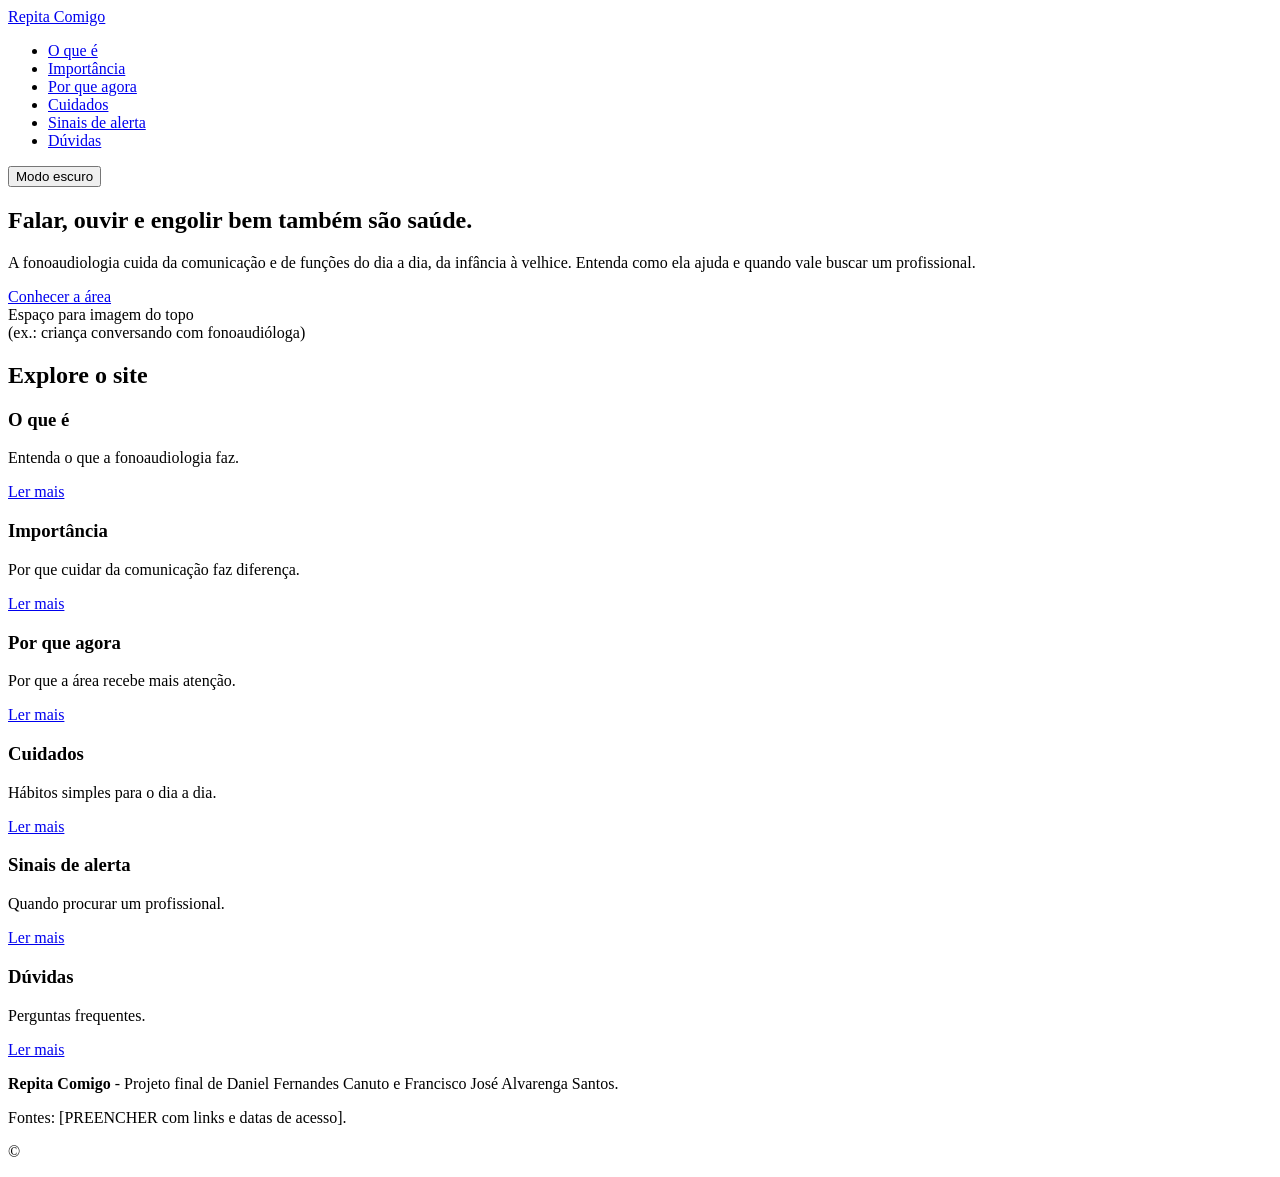
==== HTMLS/index.html @ ee8caf49 "Estruturação do HTML" ====
<!DOCTYPE html>
<html lang="pt-BR">
<head>
  <meta charset="UTF-8">
  <meta name="viewport" content="width=device-width, initial-scale=1">
  <title>Cuidados | Repita Comigo</title>
  <link rel="stylesheet" href="../CSS/style.css">
</head>
<body>

  <header>
    <a class="logo" href="index.html">Repita Comigo</a>
    <nav>
      <ul>
        <li><a href="o-que-e.html">O que é</a></li>
        <li><a href="importancia.html">Importância</a></li>
        <li><a href="por-que-agora.html">Por que agora</a></li>
        <li><a href="cuidados.html">Cuidados</a></li>
        <li><a href="sinais.html">Sinais de alerta</a></li>
        <li><a href="duvidas.html">Dúvidas</a></li>
      </ul>
    </nav>
    <button id="botao-tema" onclick="trocarTema()">Modo escuro</button>
  </header>

  <main>
    <section class="topo-pagina">
      <div class="conteudo">
        <h1>Falar, ouvir e engolir bem também são saúde.</h1>
        <p>A fonoaudiologia cuida da comunicação e de funções do dia a dia, da infância à velhice. Entenda como ela ajuda e quando vale buscar um profissional.</p>
        <a class="botao" href="o-que-e.html">Conhecer a área</a>

        <!-- IMAGEM 1 (topo): troque o <span> por <img src="img/topo.jpg" alt="..."> -->
        <div class="slot"><span>Espaço para imagem do topo<br>(ex.: criança conversando com fonoaudióloga)</span></div>
      </div>
    </section>

    <section class="faixa">
      <div class="conteudo">
        <h2>Explore o site</h2>
        <div class="cards">
          <div class="cartao"><h3>O que é</h3><p>Entenda o que a fonoaudiologia faz.</p><a href="o-que-e.html">Ler mais</a></div>
          <div class="cartao"><h3>Importância</h3><p>Por que cuidar da comunicação faz diferença.</p><a href="importancia.html">Ler mais</a></div>
          <div class="cartao"><h3>Por que agora</h3><p>Por que a área recebe mais atenção.</p><a href="por-que-agora.html">Ler mais</a></div>
          <div class="cartao"><h3>Cuidados</h3><p>Hábitos simples para o dia a dia.</p><a href="cuidados.html">Ler mais</a></div>
          <div class="cartao"><h3>Sinais de alerta</h3><p>Quando procurar um profissional.</p><a href="sinais.html">Ler mais</a></div>
          <div class="cartao"><h3>Dúvidas</h3><p>Perguntas frequentes.</p><a href="duvidas.html">Ler mais</a></div>
        </div>
      </div>
    </section>
  </main>

  <footer>
    <p><strong>Repita Comigo</strong> - Projeto final de Daniel Fernandes Canuto e Francisco José Alvarenga Santos.</p>
    <p>Fontes: [PREENCHER com links e datas de acesso].</p>
    <p>© <span id="ano"></span></p>
  </footer>

  <script src="../JS/script.js"></script>
</body>
</html>
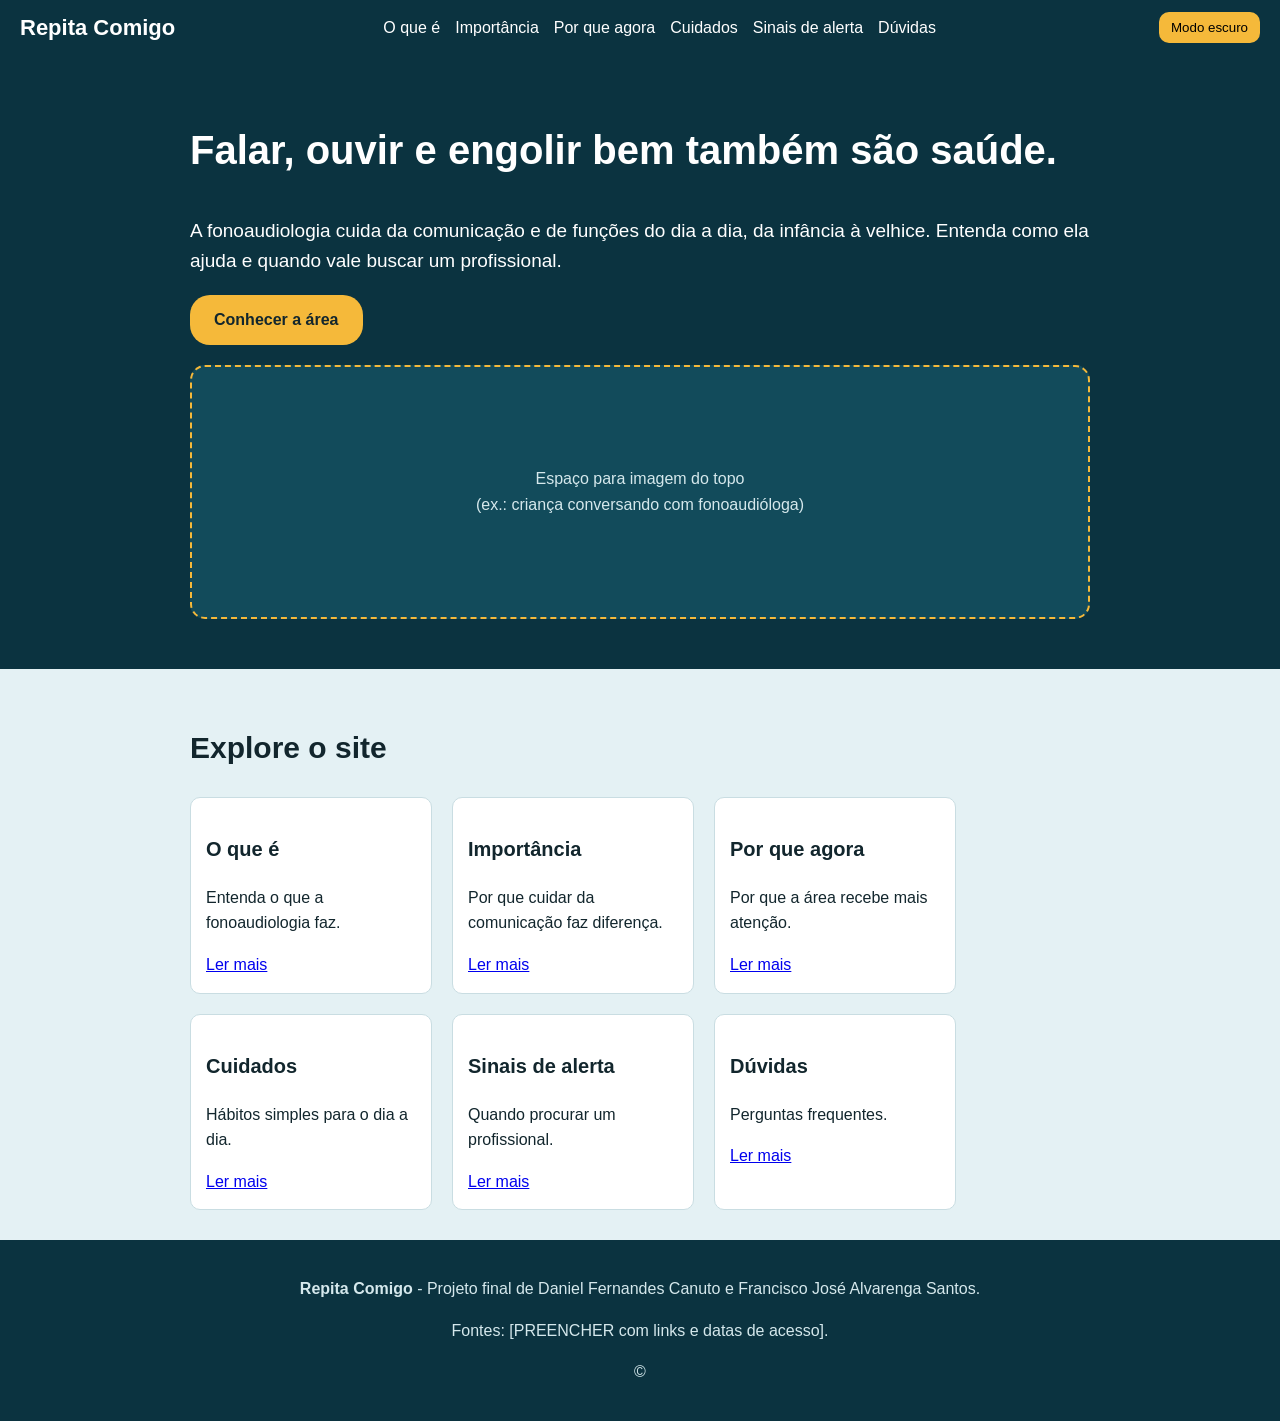
==== commit 5780d8f6: "mudança nas informações" ====
--- a/HTMLS/index.html
+++ b/HTMLS/index.html
@@ -1,11 +1,13 @@
 <!DOCTYPE html>
 <html lang="pt-BR">
+
 <head>
   <meta charset="UTF-8">
   <meta name="viewport" content="width=device-width, initial-scale=1">
   <title>Cuidados | Repita Comigo</title>
   <link rel="stylesheet" href="../CSS/style.css">
 </head>
+
 <body>
 
   <header>
@@ -27,7 +29,8 @@
     <section class="topo-pagina">
       <div class="conteudo">
         <h1>Falar, ouvir e engolir bem também são saúde.</h1>
-        <p>A fonoaudiologia cuida da comunicação e de funções do dia a dia, da infância à velhice. Entenda como ela ajuda e quando vale buscar um profissional.</p>
+        <p>A fonoaudiologia cuida da comunicação e de funções do dia a dia, da infância à velhice. Entenda como ela
+          ajuda e quando vale buscar um profissional.</p>
         <a class="botao" href="o-que-e.html">Conhecer a área</a>
 
         <!-- IMAGEM 1 (topo): troque o <span> por <img src="img/topo.jpg" alt="..."> -->
@@ -39,12 +42,30 @@
       <div class="conteudo">
         <h2>Explore o site</h2>
         <div class="cards">
-          <div class="cartao"><h3>O que é</h3><p>Entenda o que a fonoaudiologia faz.</p><a href="o-que-e.html">Ler mais</a></div>
-          <div class="cartao"><h3>Importância</h3><p>Por que cuidar da comunicação faz diferença.</p><a href="importancia.html">Ler mais</a></div>
-          <div class="cartao"><h3>Por que agora</h3><p>Por que a área recebe mais atenção.</p><a href="por-que-agora.html">Ler mais</a></div>
-          <div class="cartao"><h3>Cuidados</h3><p>Hábitos simples para o dia a dia.</p><a href="cuidados.html">Ler mais</a></div>
-          <div class="cartao"><h3>Sinais de alerta</h3><p>Quando procurar um profissional.</p><a href="sinais.html">Ler mais</a></div>
-          <div class="cartao"><h3>Dúvidas</h3><p>Perguntas frequentes.</p><a href="duvidas.html">Ler mais</a></div>
+          <div class="cartao">
+            <h3>O que é</h3>
+            <p>Entenda o que a fonoaudiologia faz.</p><a href="o-que-e.html">Ler mais</a>
+          </div>
+          <div class="cartao">
+            <h3>Importância</h3>
+            <p>Por que cuidar da comunicação faz diferença.</p><a href="importancia.html">Ler mais</a>
+          </div>
+          <div class="cartao">
+            <h3>Por que agora</h3>
+            <p>Por que a área recebe mais atenção.</p><a href="por-que-agora.html">Ler mais</a>
+          </div>
+          <div class="cartao">
+            <h3>Cuidados</h3>
+            <p>Hábitos simples para o dia a dia.</p><a href="cuidados.html">Ler mais</a>
+          </div>
+          <div class="cartao">
+            <h3>Sinais de alerta</h3>
+            <p>Quando procurar um profissional.</p><a href="sinais.html">Ler mais</a>
+          </div>
+          <div class="cartao">
+            <h3>Dúvidas</h3>
+            <p>Perguntas frequentes.</p><a href="duvidas.html">Ler mais</a>
+          </div>
         </div>
       </div>
     </section>
@@ -58,4 +79,5 @@
 
   <script src="../JS/script.js"></script>
 </body>
-</html>
+
+</html>
--- a/CSS/style.css
+++ b/CSS/style.css
@@ -0,0 +1,242 @@
+/* ===== Estilo geral ===== */
+body {
+    font-family: Arial, Verdana, sans-serif;
+    margin: 0;
+    color: #12262d;
+    background-color: #fbfdfd;
+    line-height: 1.6;
+    min-height: 100vh;
+    display: flex;
+    flex-direction: column;
+}
+
+h1 {
+    font-size: 40px;
+}
+
+h2 {
+    font-size: 30px;
+}
+
+h3 {
+    font-size: 20px;
+}
+
+/* centraliza o conteúdo no meio da tela */
+.conteudo {
+    max-width: 900px;
+    margin: 0 auto;
+    padding: 30px 20px;
+}
+
+/* ===== Cabeçalho e menu ===== */
+header {
+    background-color: #0b3340;
+    color: white;
+    padding: 10px 20px;
+    display: flex;
+    justify-content: space-between;
+    align-items: center;
+    flex-wrap: wrap;
+}
+
+.logo {
+    font-size: 22px;
+    font-weight: bold;
+}
+
+header a {
+    color: white;
+    text-decoration: none;
+}
+
+nav ul {
+    list-style: none;
+    margin: 0;
+    padding: 0;
+    display: flex;
+    flex-wrap: wrap;
+}
+
+nav li {
+    margin-right: 15px;
+}
+
+nav a:hover,
+nav a.atual {
+    border-bottom: 2px solid #f5b93a;
+}
+
+#botao-tema {
+    background-color: #f5b93a;
+    border: none;
+    border-radius: 10px;
+    padding: 8px 12px;
+    cursor: pointer;
+}
+
+/* ===== Topo da página inicial ===== */
+.topo-pagina {
+    background-color: #0b3340;
+    color: white;
+}
+
+.topo-pagina p {
+    font-size: 19px;
+}
+
+.botao {
+    display: inline-block;
+    background-color: #f5b93a;
+    color: #12262d;
+    font-weight: bold;
+    text-decoration: none;
+    padding: 12px 24px;
+    border-radius: 20px;
+}
+
+/* ===== Espaços para imagem ===== */
+/* Para usar: apague o <span> e coloque <img src="img/arquivo.jpg" alt="descrição"> dentro do .slot */
+.slot {
+    display: flex;
+    align-items: center;
+    justify-content: center;
+    text-align: center;
+    height: 250px;
+    border: 2px dashed #0f5c6e;
+    border-radius: 15px;
+    background-color: #e4f1f4;
+    color: #0f5c6e;
+    overflow: hidden;
+    margin: 20px 0;
+}
+
+.slot span {
+    padding: 10px;
+}
+
+.slot img {
+    width: 100%;
+    height: 100%;
+    object-fit: cover;
+}
+
+.topo-pagina .slot {
+    background-color: #124b5b;
+    border-color: #f5b93a;
+    color: #d5e8ec;
+}
+
+/* ===== Seções ===== */
+.faixa {
+    background-color: #e4f1f4;
+}
+
+.alerta {
+    background-color:  white;
+    color: #12262d;
+;
+}
+
+.destaque {
+    border-left: 6px solid #f5b93a;
+    padding-left: 15px;
+    font-size: 18px;
+}
+
+.aviso {
+    border: 2px solid #f5b93a;
+    border-radius: 10px;
+    padding: 15px;
+}
+
+.areas {
+    list-style: none;
+    padding: 0;
+}
+
+.areas li {
+    display: inline-block;
+    background-color: #e4f1f4;
+    border: 1px solid #c9dde2;
+    border-radius: 20px;
+    padding: 5px 14px;
+    margin: 0 8px 8px 0;
+}
+
+/* ===== Cartões ===== */
+.cards {
+    display: flex;
+    flex-wrap: wrap;
+    gap: 20px;
+}
+
+.cartao {
+    background-color: white;
+    border: 1px solid #c9dde2;
+    border-radius: 10px;
+    padding: 15px;
+    width: 210px;
+}
+
+.cartao .slot {
+    height: 130px;
+    margin-top: 0;
+}
+
+/* ===== Perguntas frequentes ===== */
+.pergunta {
+    width: 100%;
+    text-align: left;
+    background: none;
+    color: inherit;
+    border: none;
+    border-bottom: 1px solid #c9dde2;
+    font-size: 17px;
+    font-weight: bold;
+    padding: 15px 0;
+    cursor: pointer;
+}
+
+/* a resposta começa escondida e o JavaScript mostra */
+.resposta {
+    display: none;
+    padding: 10px 0;
+}
+
+/* ===== Rodapé ===== */
+main {
+    flex: 1;
+}
+
+footer {
+    background-color: #0b3340;
+    color: #d5e8ec;
+    padding: 20px;
+    text-align: center;
+}
+
+/* ===== Modo escuro (a classe "escuro" é colocada no body pelo JavaScript) ===== */
+body.escuro {
+    background-color: #12262d;
+    color: white;
+}
+
+body.escuro .faixa {
+    background-color: #0f3d4c;
+}
+
+body.escuro .cartao {
+    background-color: #16404d;
+    border-color: #0f5c6e;
+}
+
+body.escuro .slot {
+    background-color: #16404d;
+    color: white;
+}
+
+body.escuro .areas li {
+    background-color: #16404d;
+    border-color: #0f5c6e;
+}
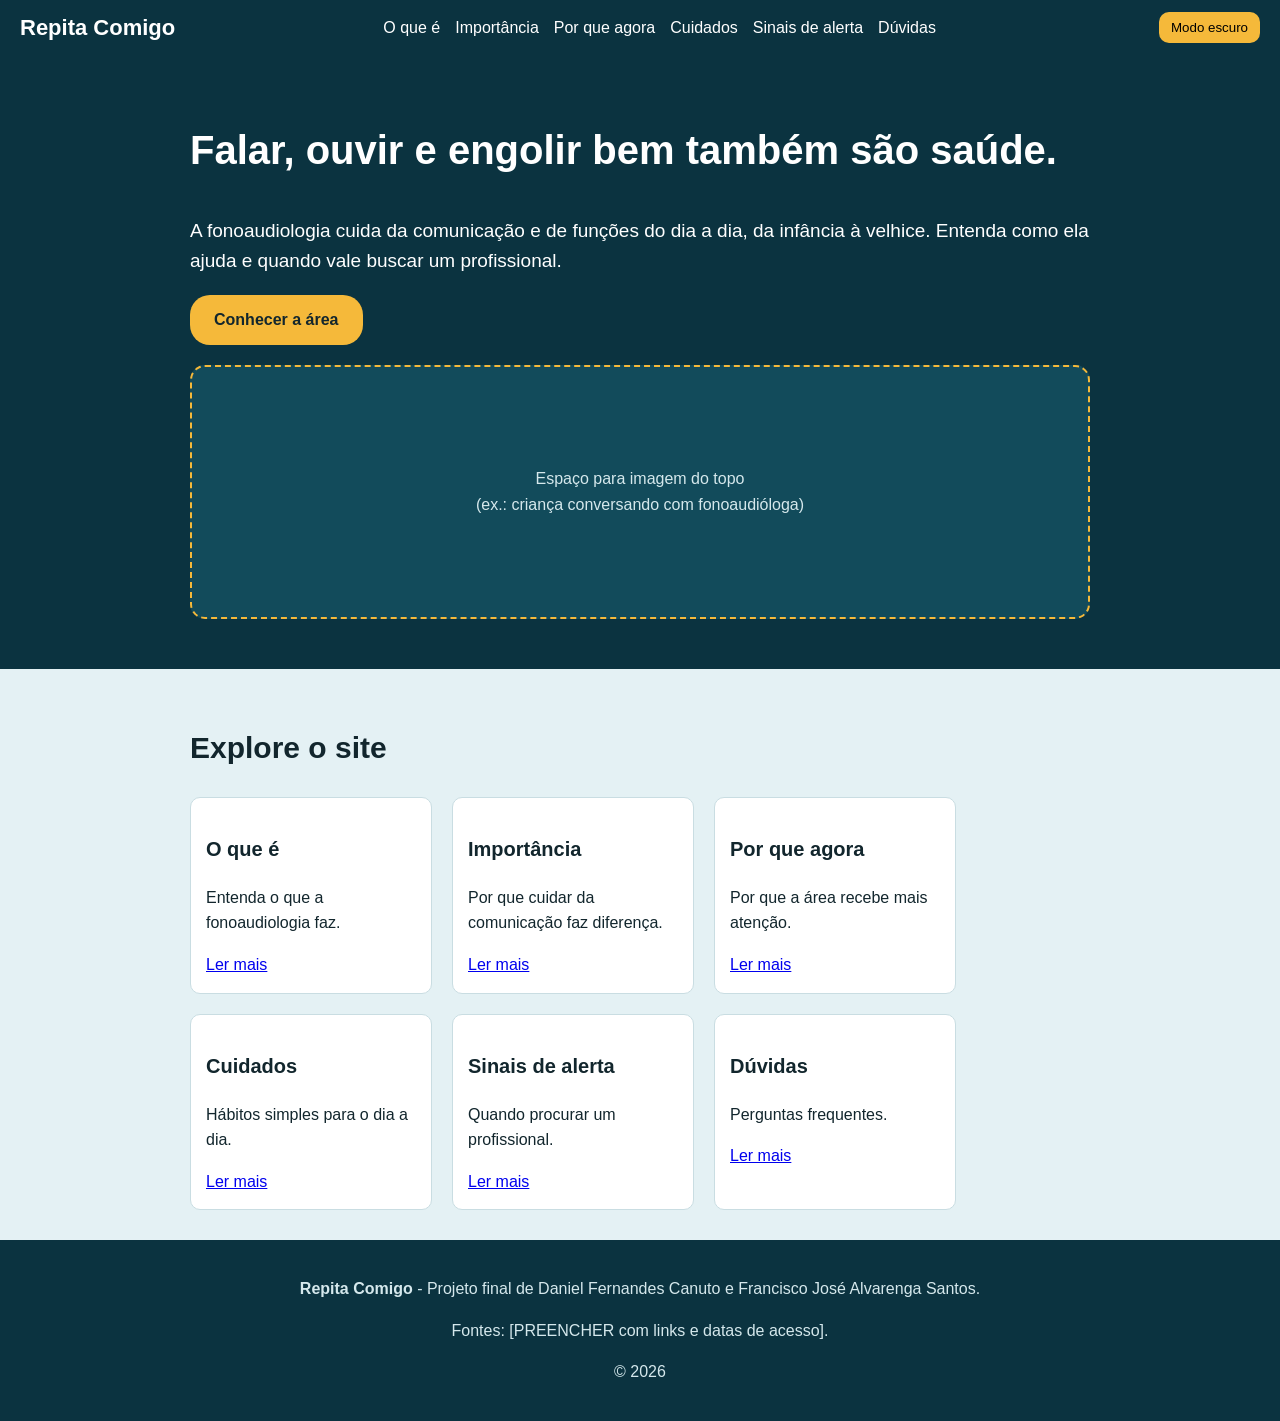
==== commit 20f4e63d: "adição e salvamento do  modo escuro no localStorage, usa <details> nas dúvidas e padroniza o fundo d" ====
--- a/HTMLS/index.html
+++ b/HTMLS/index.html
@@ -1,13 +1,11 @@
 <!DOCTYPE html>
 <html lang="pt-BR">
-
 <head>
   <meta charset="UTF-8">
   <meta name="viewport" content="width=device-width, initial-scale=1">
-  <title>Cuidados | Repita Comigo</title>
+  <title>Menu | Repita Comigo</title>
   <link rel="stylesheet" href="../CSS/style.css">
 </head>
-
 <body>
 
   <header>
@@ -29,8 +27,7 @@
     <section class="topo-pagina">
       <div class="conteudo">
         <h1>Falar, ouvir e engolir bem também são saúde.</h1>
-        <p>A fonoaudiologia cuida da comunicação e de funções do dia a dia, da infância à velhice. Entenda como ela
-          ajuda e quando vale buscar um profissional.</p>
+        <p>A fonoaudiologia cuida da comunicação e de funções do dia a dia, da infância à velhice. Entenda como ela ajuda e quando vale buscar um profissional.</p>
         <a class="botao" href="o-que-e.html">Conhecer a área</a>
 
         <!-- IMAGEM 1 (topo): troque o <span> por <img src="img/topo.jpg" alt="..."> -->
@@ -42,30 +39,12 @@
       <div class="conteudo">
         <h2>Explore o site</h2>
         <div class="cards">
-          <div class="cartao">
-            <h3>O que é</h3>
-            <p>Entenda o que a fonoaudiologia faz.</p><a href="o-que-e.html">Ler mais</a>
-          </div>
-          <div class="cartao">
-            <h3>Importância</h3>
-            <p>Por que cuidar da comunicação faz diferença.</p><a href="importancia.html">Ler mais</a>
-          </div>
-          <div class="cartao">
-            <h3>Por que agora</h3>
-            <p>Por que a área recebe mais atenção.</p><a href="por-que-agora.html">Ler mais</a>
-          </div>
-          <div class="cartao">
-            <h3>Cuidados</h3>
-            <p>Hábitos simples para o dia a dia.</p><a href="cuidados.html">Ler mais</a>
-          </div>
-          <div class="cartao">
-            <h3>Sinais de alerta</h3>
-            <p>Quando procurar um profissional.</p><a href="sinais.html">Ler mais</a>
-          </div>
-          <div class="cartao">
-            <h3>Dúvidas</h3>
-            <p>Perguntas frequentes.</p><a href="duvidas.html">Ler mais</a>
-          </div>
+          <div class="cartao"><h3>O que é</h3><p>Entenda o que a fonoaudiologia faz.</p><a href="o-que-e.html">Ler mais</a></div>
+          <div class="cartao"><h3>Importância</h3><p>Por que cuidar da comunicação faz diferença.</p><a href="importancia.html">Ler mais</a></div>
+          <div class="cartao"><h3>Por que agora</h3><p>Por que a área recebe mais atenção.</p><a href="por-que-agora.html">Ler mais</a></div>
+          <div class="cartao"><h3>Cuidados</h3><p>Hábitos simples para o dia a dia.</p><a href="cuidados.html">Ler mais</a></div>
+          <div class="cartao"><h3>Sinais de alerta</h3><p>Quando procurar um profissional.</p><a href="sinais.html">Ler mais</a></div>
+          <div class="cartao"><h3>Dúvidas</h3><p>Perguntas frequentes.</p><a href="duvidas.html">Ler mais</a></div>
         </div>
       </div>
     </section>
@@ -79,5 +58,4 @@
 
   <script src="../JS/script.js"></script>
 </body>
-
-</html>+</html>
--- a/CSS/style.css
+++ b/CSS/style.css
@@ -3,7 +3,7 @@
     font-family: Arial, Verdana, sans-serif;
     margin: 0;
     color: #12262d;
-    background-color: #fbfdfd;
+    background-color: #e4f1f4;
     line-height: 1.6;
     min-height: 100vh;
     display: flex;
@@ -133,7 +133,7 @@
 }
 
 .alerta {
-    background-color:  white;
+    background-color: #e4f1f4;
     color: #12262d;
 ;
 }
@@ -186,22 +186,19 @@
 
 /* ===== Perguntas frequentes ===== */
 .pergunta {
-    width: 100%;
-    text-align: left;
-    background: none;
-    color: inherit;
-    border: none;
     border-bottom: 1px solid #c9dde2;
+}
+
+.pergunta summary {
     font-size: 17px;
     font-weight: bold;
     padding: 15px 0;
     cursor: pointer;
 }
 
-/* a resposta começa escondida e o JavaScript mostra */
 .resposta {
-    display: none;
-    padding: 10px 0;
+    padding: 0 0 10px 0;
+    margin: 0;
 }
 
 /* ===== Rodapé ===== */
@@ -227,16 +224,16 @@
 }
 
 body.escuro .cartao {
-    background-color: #16404d;
+    background-color: #12262d;
     border-color: #0f5c6e;
 }
 
 body.escuro .slot {
-    background-color: #16404d;
+    background-color: #12262d;
     color: white;
 }
 
 body.escuro .areas li {
-    background-color: #16404d;
+    background-color: #12262d;
     border-color: #0f5c6e;
 }
